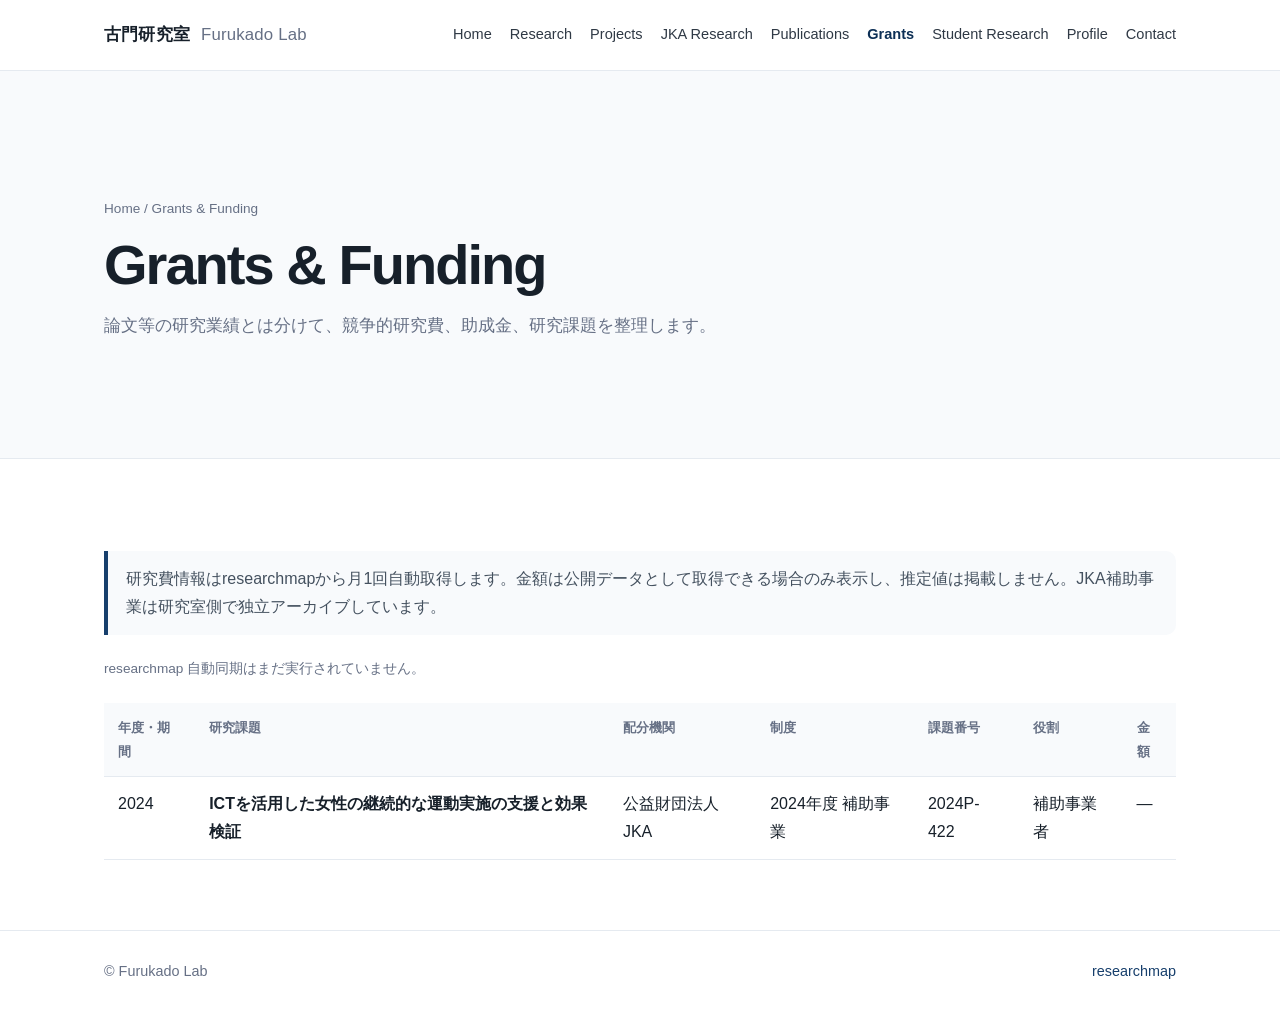
==== grants.html @ d8c25774 "Add files via upload Initial Furukado Lab website" ====
<!doctype html>
<html lang="ja">
<head>
<meta charset="utf-8">
<meta name="viewport" content="width=device-width,initial-scale=1">
<title>Grants &amp; Funding | 古門研究室</title>
<meta name="description" content="古門研究室の競争的研究費・助成金・研究課題。">
<meta property="og:title" content="Grants &amp; Funding | 古門研究室">
<meta property="og:description" content="古門研究室の競争的研究費・助成金・研究課題。">
<meta property="og:type" content="website">
<link rel="stylesheet" href="assets/css/site.css">
</head>
<body>
<header class="site-header">
  <div class="container navbar">
    <a class="brand" href="index.html">古門研究室 <span>Furukado Lab</span></a>
    <button class="menu-btn" aria-label="メニュー">☰</button>
    <nav class="nav-links"><a class="" href="index.html">Home</a><a class="" href="research.html">Research</a><a class="" href="projects.html">Projects</a><a class="" href="jka.html">JKA Research</a><a class="" href="publications.html">Publications</a><a class="active" href="grants.html">Grants</a><a class="" href="student-research.html">Student Research</a><a class="" href="profile.html">Profile</a><a class="" href="contact.html">Contact</a></nav>
  </div>
</header>

<main>
<section class="page-head"><div class="container"><div class="breadcrumb">Home / Grants & Funding</div><h1>Grants & Funding</h1><p class="lead">論文等の研究業績とは分けて、競争的研究費、助成金、研究課題を整理します。</p></div></section>
<section><div class="container">
<div class="note">研究費情報はresearchmapから月1回自動取得します。金額は公開データとして取得できる場合のみ表示し、推定値は掲載しません。JKA補助事業は研究室側で独立アーカイブしています。</div>
<div id="grant-status" class="status"></div>
<div class="table-wrap">
<table>
<thead><tr><th>年度・期間</th><th>研究課題</th><th>配分機関</th><th>制度</th><th>課題番号</th><th>役割</th><th>金額</th></tr></thead>
<tbody id="grant-table-body"></tbody>
</table>
</div>
</div></section>
</main>
<script src="assets/js/grants.js"></script>
<footer class="site-footer"><div class="container footer-row">
  <div>© Furukado Lab</div>
  <div><a href="https://researchmap.jp/80882191" target="_blank" rel="noopener">researchmap</a></div>
</div></footer>
<script src="assets/js/site.js"></script>
</body></html>
---- assets/css/site.css ----
:root{
  --navy:#0c2f55;
  --navy2:#173f6c;
  --ink:#17202a;
  --muted:#667085;
  --line:#e5eaf0;
  --soft:#f5f8fb;
  --white:#fff;
  --accent:#2d6ca3;
  --warm:#f4efe6;
  --max:1120px;
  --radius:16px;
}
*{box-sizing:border-box}
html{scroll-behavior:smooth}
body{
  margin:0;
  font-family:-apple-system,BlinkMacSystemFont,"Segoe UI","Hiragino Kaku Gothic ProN","Yu Gothic",Meiryo,sans-serif;
  color:var(--ink);
  background:var(--white);
  line-height:1.75;
}
a{color:var(--navy2);text-decoration:none}
a:hover{text-decoration:underline}
img{max-width:100%;height:auto}
.container{max-width:var(--max);margin:auto;padding:0 24px}
.site-header{
  position:sticky;top:0;z-index:30;
  background:rgba(255,255,255,.96);
  border-bottom:1px solid var(--line);
  backdrop-filter:blur(10px);
}
.navbar{height:70px;display:flex;align-items:center;justify-content:space-between;gap:24px}
.brand{font-weight:800;letter-spacing:.01em;color:var(--ink);font-size:1.05rem}
.brand span{font-weight:500;color:var(--muted);margin-left:.4rem}
.nav-links{display:flex;gap:18px;align-items:center;font-size:.91rem}
.nav-links a{color:#2f3945}
.nav-links a.active{color:var(--navy);font-weight:800}
.menu-btn{display:none;border:1px solid var(--line);background:#fff;border-radius:9px;padding:7px 10px;font-size:1rem}
.hero{
  background:
    radial-gradient(circle at 80% 10%, rgba(45,108,163,.10), transparent 30%),
    linear-gradient(145deg,#fbfcfd,#edf3f8);
  border-bottom:1px solid var(--line);
}
.hero .container{padding-top:92px;padding-bottom:84px}
.eyebrow{
  display:inline-block;
  color:var(--navy2);
  font-size:.83rem;font-weight:800;letter-spacing:.16em;text-transform:uppercase;
}
h1{font-size:clamp(2.4rem,6vw,4.8rem);line-height:1.06;margin:.25em 0 .3em;letter-spacing:-.035em}
h2{font-size:clamp(1.65rem,3vw,2.25rem);line-height:1.25;margin:0 0 12px}
h3{line-height:1.4;margin:0 0 8px}
.hero-copy{font-size:1.12rem;color:#3f4a57;max-width:790px}
.hero-actions,.actions{display:flex;gap:10px;flex-wrap:wrap;margin-top:28px}
.btn{
  display:inline-flex;align-items:center;justify-content:center;gap:8px;
  border:1px solid var(--navy);border-radius:10px;
  padding:10px 16px;font-weight:750;color:var(--navy);background:#fff;
}
.btn.primary{background:var(--navy);color:#fff}
.btn.small{padding:7px 12px;font-size:.9rem}
section{padding:70px 0}
.section-soft{background:var(--soft);border-top:1px solid var(--line);border-bottom:1px solid var(--line)}
.lead{font-size:1.05rem;color:var(--muted);max-width:800px;margin:0}
.grid{display:grid;grid-template-columns:repeat(3,minmax(0,1fr));gap:18px;margin-top:28px}
.grid.two{grid-template-columns:repeat(2,minmax(0,1fr))}
.card{
  background:#fff;border:1px solid var(--line);border-radius:var(--radius);
  padding:24px;box-shadow:0 10px 30px rgba(19,42,67,.035);
}
.card p{color:#4f5a67;margin:.55em 0 0}
.card .meta{font-size:.89rem;color:var(--muted)}
.card.feature{border-top:4px solid var(--navy)}
.tags{display:flex;flex-wrap:wrap;gap:7px;margin-top:14px}
.tag{
  display:inline-block;padding:4px 9px;border-radius:999px;
  font-size:.8rem;background:#eef4f8;border:1px solid #dbe6ee;color:#35526a;
}
.kpi-row{display:grid;grid-template-columns:repeat(4,1fr);gap:12px;margin-top:26px}
.kpi{padding:18px;border:1px solid var(--line);border-radius:12px;background:#fff}
.kpi strong{display:block;font-size:1.55rem;color:var(--navy);line-height:1.2}
.kpi span{font-size:.86rem;color:var(--muted)}
.page-head{background:#f8fafc;border-bottom:1px solid var(--line)}
.page-head .container{padding-top:56px;padding-bottom:48px}
.page-head h1{font-size:clamp(2rem,5vw,3.5rem)}
.breadcrumb{font-size:.85rem;color:var(--muted);margin-bottom:10px}
.note{
  border-left:4px solid var(--navy2);padding:14px 18px;background:#f8fafc;
  border-radius:0 10px 10px 0;margin:22px 0;color:#44515f;
}
.timeline{position:relative;margin-top:28px;padding-left:24px}
.timeline:before{content:"";position:absolute;left:6px;top:5px;bottom:5px;width:2px;background:#dbe4ec}
.timeline-item{position:relative;padding:0 0 26px 18px}
.timeline-item:before{content:"";position:absolute;left:-23px;top:8px;width:11px;height:11px;border-radius:50%;background:var(--navy2)}
.timeline-item b{display:block}
.jka-hero{
  display:grid;grid-template-columns:1.02fr .98fr;gap:36px;align-items:start;margin-top:28px
}
.jka-figure{background:#fff;border:1px solid var(--line);border-radius:18px;padding:12px}
.jka-figure img{display:block;border-radius:10px}
.table-wrap{overflow-x:auto;margin-top:22px}
table{width:100%;border-collapse:collapse;background:#fff}
th,td{padding:13px 14px;border-bottom:1px solid var(--line);text-align:left;vertical-align:top}
th{font-size:.84rem;color:var(--muted);background:#f8fafc}
.filterbar{display:flex;flex-wrap:wrap;gap:8px;margin:24px 0}
.filter-btn{
  border:1px solid #d7dee6;background:#fff;border-radius:999px;padding:7px 12px;cursor:pointer;color:#42505f
}
.filter-btn.active{background:var(--navy);border-color:var(--navy);color:#fff}
.research-list{display:grid;gap:12px}
.research-entry{padding:20px;border:1px solid var(--line);border-radius:14px;background:#fff}
.research-entry h3{font-size:1.02rem;margin-bottom:7px}
.research-entry p{margin:0;color:#53606d;font-size:.94rem}
.research-entry .entry-top{display:flex;justify-content:space-between;gap:12px;align-items:flex-start}
.badge{font-size:.76rem;background:#eef4f8;color:#35526a;border-radius:999px;padding:4px 8px;white-space:nowrap}
.pub-list{margin-top:24px}
.pub-item{padding:18px 0;border-bottom:1px solid var(--line)}
.pub-year{font-size:.82rem;font-weight:800;color:var(--navy2)}
.pub-title{font-weight:750;margin:2px 0}
.pub-venue,.pub-note{font-size:.91rem;color:var(--muted)}
.status{font-size:.85rem;color:var(--muted);margin-top:12px}
.empty{padding:22px;border:1px dashed #cfd8e2;border-radius:12px;color:var(--muted);background:#fafcfd}
.site-footer{border-top:1px solid var(--line);padding:28px 0;color:var(--muted);font-size:.9rem;background:#fff}
.footer-row{display:flex;justify-content:space-between;gap:18px;flex-wrap:wrap}
.muted{color:var(--muted)}
.small{font-size:.9rem}
@media(max-width:900px){
  .grid,.grid.two,.jka-hero{grid-template-columns:1fr}
  .kpi-row{grid-template-columns:repeat(2,1fr)}
  .nav-links{display:none;position:absolute;top:69px;left:0;right:0;background:#fff;border-bottom:1px solid var(--line);padding:14px 24px;flex-direction:column;align-items:flex-start}
  .nav-links.open{display:flex}
  .menu-btn{display:block}
}
@media(max-width:560px){
  .container{padding:0 18px}
  .hero .container{padding-top:64px;padding-bottom:58px}
  section{padding:52px 0}
  .kpi-row{grid-template-columns:1fr}
  .entry-top{flex-direction:column}
}
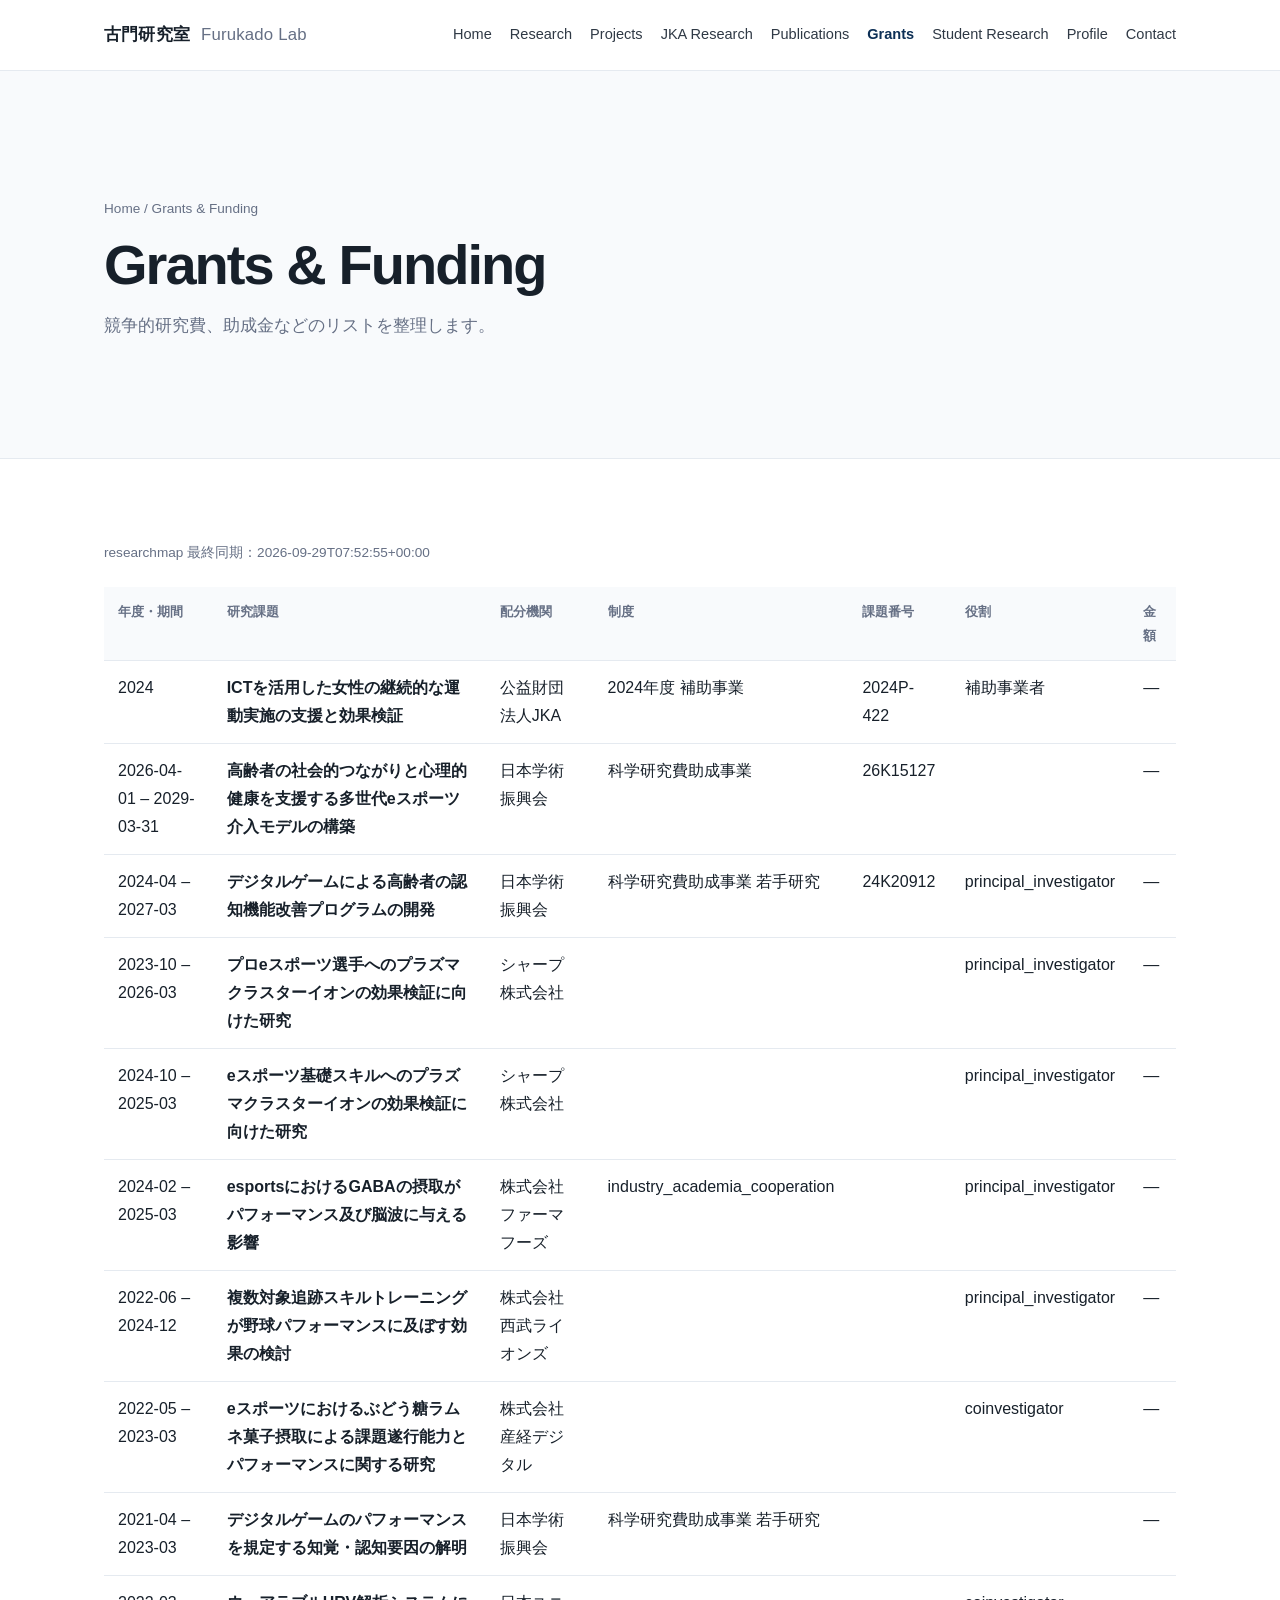
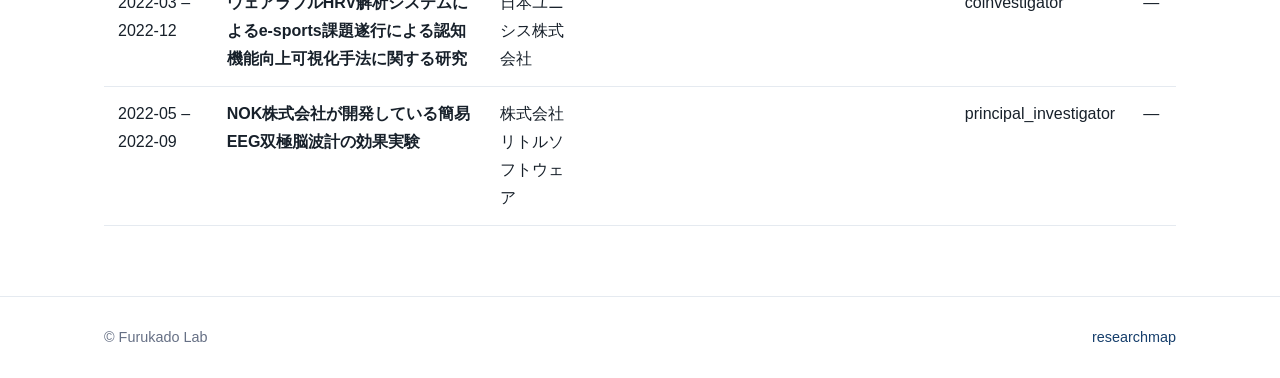
==== commit 52010bac: "Update grants.html" ====
--- a/grants.html
+++ b/grants.html
@@ -20,9 +20,9 @@
 </header>
 
 <main>
-<section class="page-head"><div class="container"><div class="breadcrumb">Home / Grants & Funding</div><h1>Grants & Funding</h1><p class="lead">論文等の研究業績とは分けて、競争的研究費、助成金、研究課題を整理します。</p></div></section>
+<section class="page-head"><div class="container"><div class="breadcrumb">Home / Grants & Funding</div><h1>Grants & Funding</h1><p class="lead">競争的研究費、助成金などのリストを整理します。</p></div></section>
 <section><div class="container">
-<div class="note">研究費情報はresearchmapから月1回自動取得します。金額は公開データとして取得できる場合のみ表示し、推定値は掲載しません。JKA補助事業は研究室側で独立アーカイブしています。</div>
+
 <div id="grant-status" class="status"></div>
 <div class="table-wrap">
 <table>
@@ -38,4 +38,4 @@
   <div><a href="https://researchmap.jp/80882191" target="_blank" rel="noopener">researchmap</a></div>
 </div></footer>
 <script src="assets/js/site.js"></script>
-</body></html>+</body></html>
